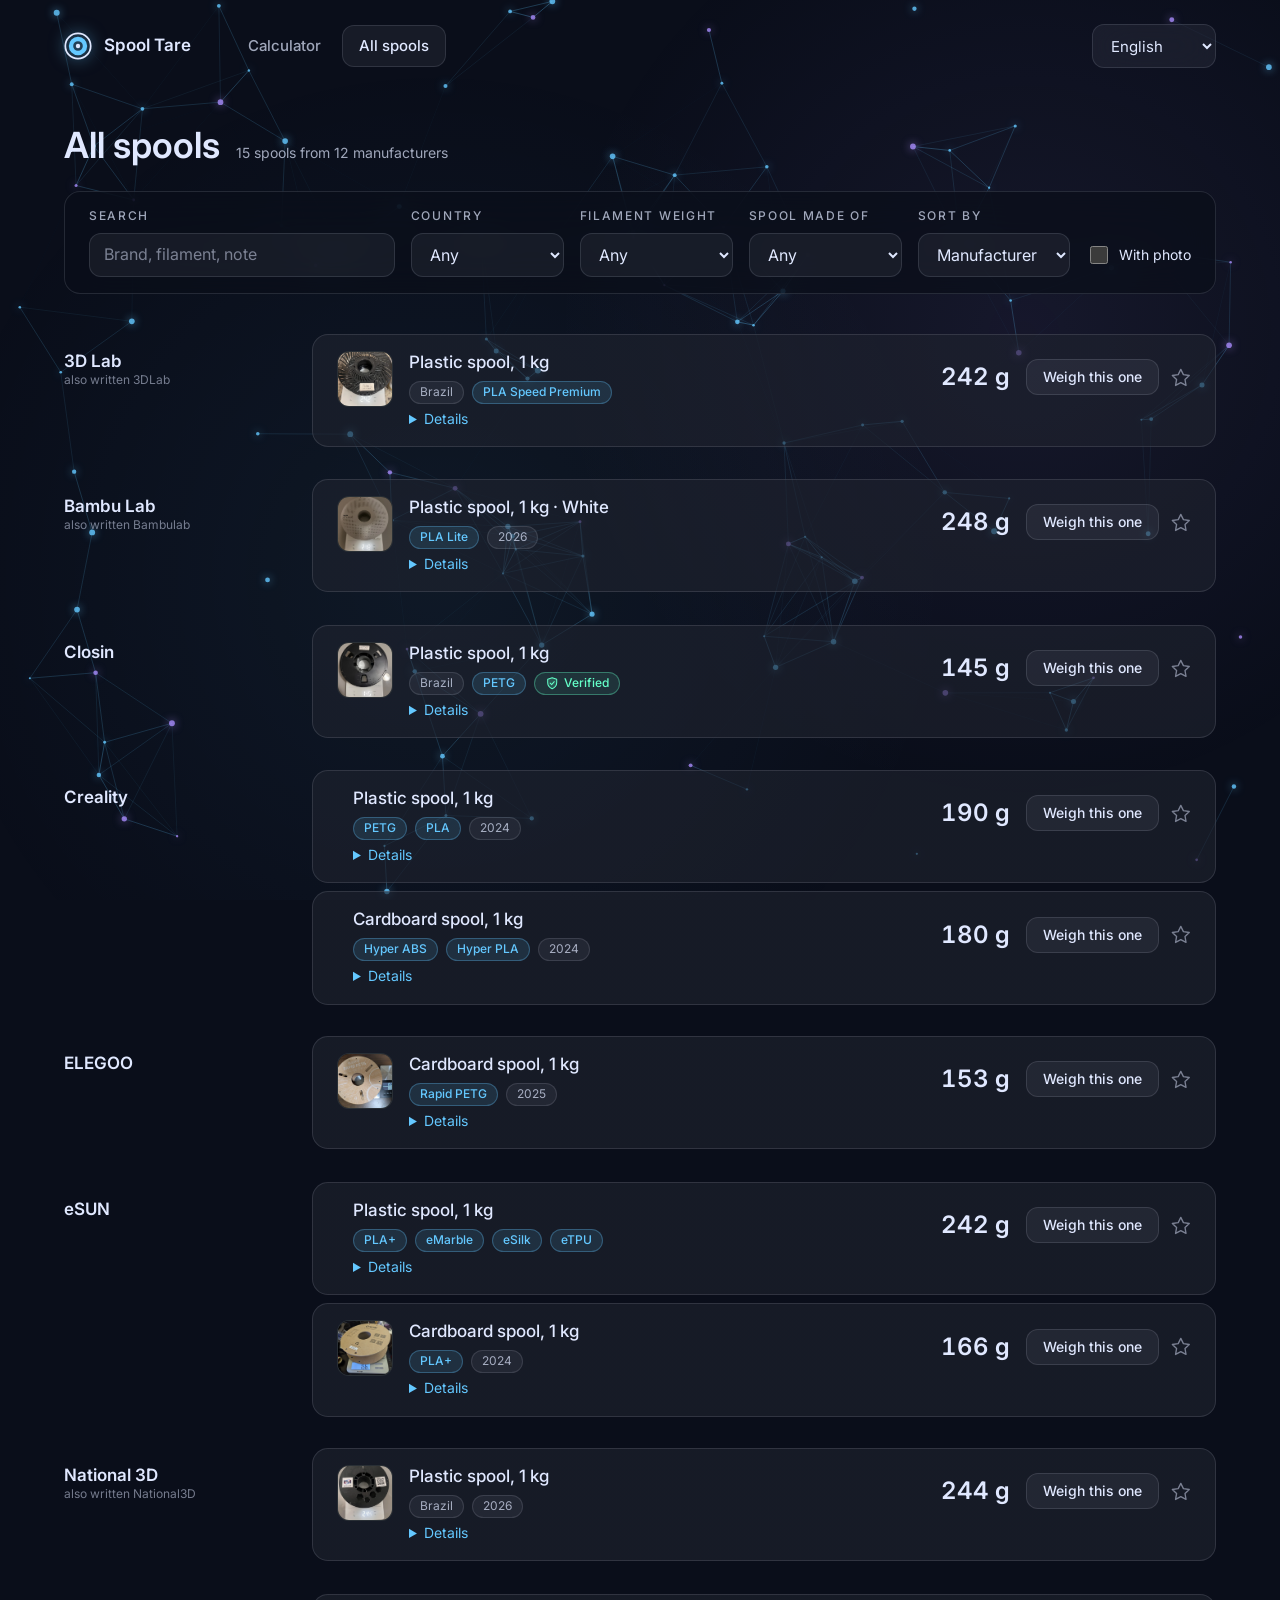
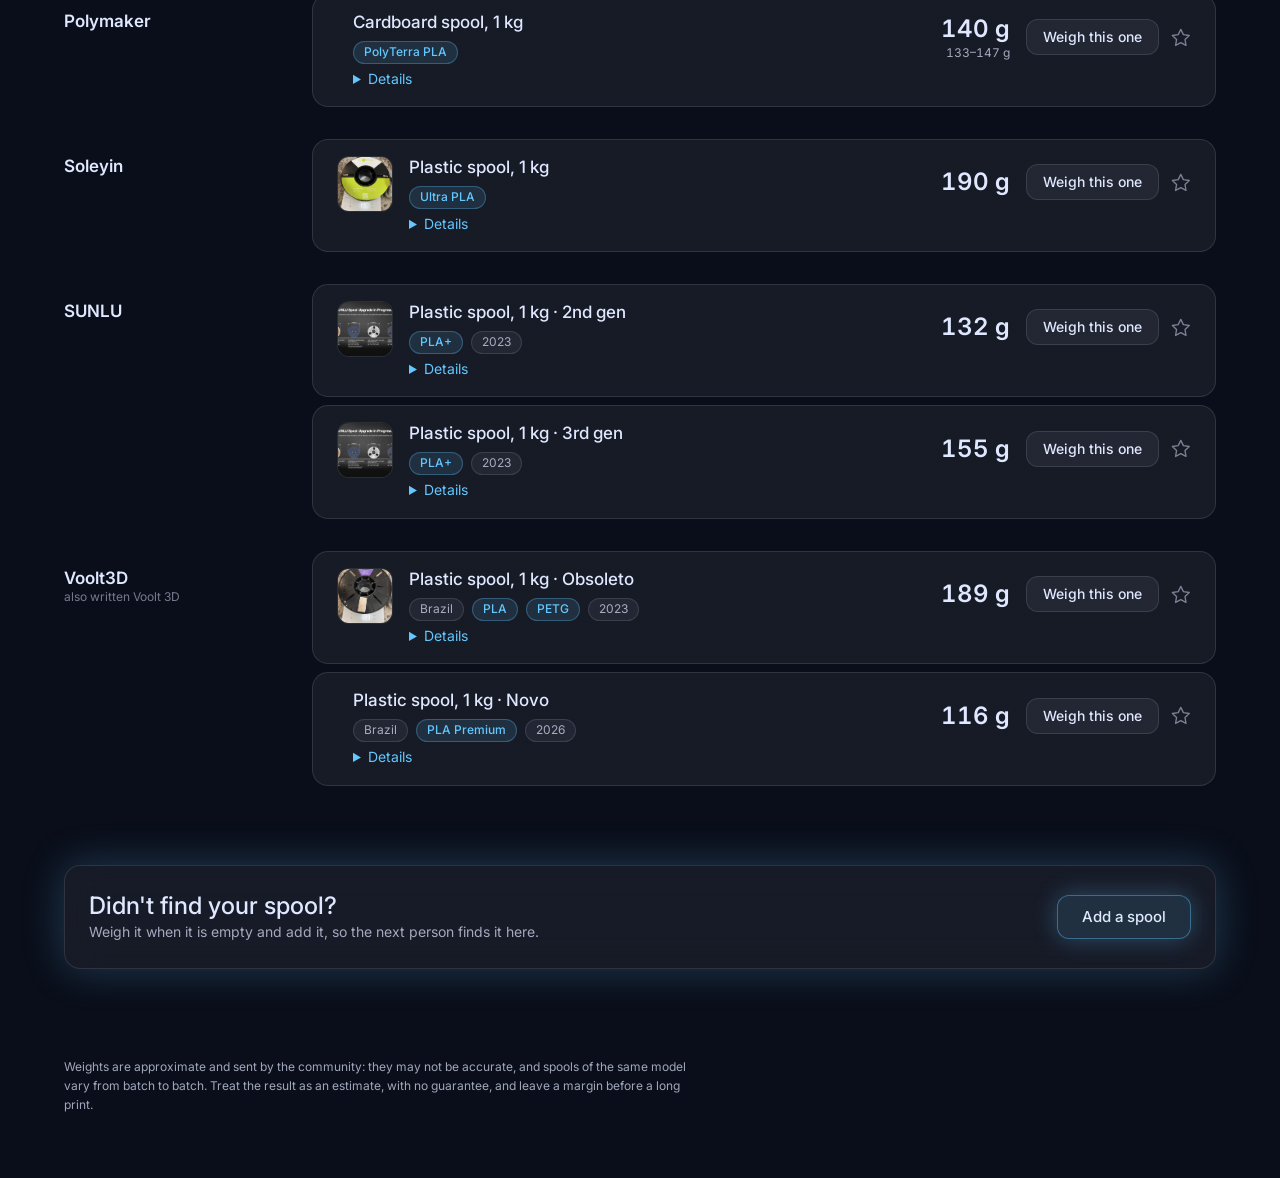
==== spools.html @ 849b4fb5 "Spool Tare, first version A static site that tells how much filament is left on a spool: pick the sp" ====
<!doctype html>
<html lang="en">
<head>
  <meta charset="utf-8">
  <meta name="viewport" content="width=device-width, initial-scale=1">
  <title>All spools — Spool Tare</title>
  <meta name="description" content="Empty weights of 3D printer filament spools, by manufacturer, with filters and photos.">
  <!-- Set content to "owner/repository" if the site is not served from <owner>.github.io. -->
  <meta name="github-repo" content="">
  <meta name="theme-color" content="#0a0e1a">
  <link rel="icon" href="assets/icon.svg" type="image/svg+xml">
  <link rel="preconnect" href="https://fonts.googleapis.com">
  <link rel="preconnect" href="https://fonts.gstatic.com" crossorigin>
  <link href="https://fonts.googleapis.com/css2?family=Inter:wght@400;500;600&display=swap" rel="stylesheet">
  <link rel="stylesheet" href="assets/style.css">
  <script type="module" src="assets/app.js"></script>
  <script type="module" src="assets/particles.js"></script>
</head>
<body>
  <div id="nebula" aria-hidden="true"></div>
  <canvas id="particles" aria-hidden="true"></canvas>

  <header class="top">
    <a class="brand" href="./">
      <svg viewBox="0 0 32 32" width="28" height="28" aria-hidden="true">
        <circle cx="16" cy="16" r="14.5" fill="none" stroke="currentColor" stroke-width="2"/>
        <circle cx="16" cy="16" r="8" fill="none" stroke="var(--blue)" stroke-width="5"/>
        <circle cx="16" cy="16" r="2.5" fill="currentColor"/>
      </svg>
      <span>Spool Tare</span>
    </a>
    <nav class="nav" data-i18n-aria="nav.label" aria-label="Pages">
      <a href="./" data-i18n="nav.home">Calculator</a>
      <a href="spools.html" aria-current="page" data-i18n="nav.catalog">All spools</a>
    </nav>
    <div class="top-actions">
      <label class="lang">
        <span class="sr-only" data-i18n="lang.label">Language</span>
        <select id="lang"></select>
      </label>
    </div>
  </header>

  <main>
    <section class="catalog" aria-labelledby="catalog-title">
      <div class="catalog-head">
        <h1 id="catalog-title" data-i18n="catalog.title">All spools</h1>
        <p id="catalog-count" class="muted"></p>
      </div>

      <form class="filters" id="filters" role="search">
        <div class="field grow">
          <label for="q" data-i18n="filter.search">Search</label>
          <input id="q" type="search" data-i18n-placeholder="filter.search.placeholder" placeholder="Brand, product, note">
        </div>
        <div class="field">
          <label for="f-country" data-i18n="filter.country">Country</label>
          <select id="f-country"></select>
        </div>
        <div class="field">
          <label for="f-size" data-i18n="filter.size">Filament weight</label>
          <select id="f-size"></select>
        </div>
        <div class="field">
          <label for="f-body" data-i18n="filter.body">Spool made of</label>
          <select id="f-body"></select>
        </div>
        <div class="field">
          <label for="f-sort" data-i18n="filter.sort">Sort by</label>
          <select id="f-sort">
            <option value="maker" data-i18n="sort.maker">Manufacturer</option>
            <option value="light" data-i18n="sort.light">Lightest first</option>
            <option value="heavy" data-i18n="sort.heavy">Heaviest first</option>
          </select>
        </div>
        <label class="check"><input id="f-photo" type="checkbox"> <span data-i18n="filter.photo">With photo</span></label>
      </form>

      <div id="list"></div>

      <aside class="glass cta">
        <div>
          <h2 data-i18n="cta.title">Didn't find your spool?</h2>
          <p class="muted" data-i18n="cta.text">Weigh it when it is empty and add it, so the next person finds it here.</p>
        </div>
        <button class="btn btn-primary" id="open-contribute" type="button" data-i18n="contribute.open">Add a spool</button>
      </aside>
    </section>
  </main>

  <footer class="foot">
    <p class="disclaimer" data-i18n="disclaimer.full">Weights are approximate and sent by the community: they may not be accurate, and spools of the same model vary from batch to batch. Treat the result as an estimate, with no guarantee, and leave a margin before a long print.</p>
  </footer>

  <dialog id="contribute" aria-labelledby="contribute-title">
    <form id="contribute-form" method="dialog">
      <h2 id="contribute-title" data-i18n="contribute.title">Add a spool you weighed</h2>
      <p class="muted" data-i18n="contribute.lead">Fill this in, then finish on GitHub, where you can attach a photo. You need a free GitHub account.</p>

      <div class="field">
        <label for="c-maker" data-i18n="field.manufacturer">Manufacturer</label>
        <input id="c-maker" list="makers" required autocomplete="off">
        <datalist id="makers"></datalist>
        <p class="hint" id="c-maker-hint"></p>
      </div>
      <div class="field">
        <label for="c-country" data-i18n="field.country">Country where it is sold</label>
        <select id="c-country"></select>
      </div>
      <div class="row">
        <div class="field">
          <label for="c-body" data-i18n="field.body">Spool made of</label>
          <select id="c-body"></select>
        </div>
        <div class="field">
          <label for="c-filament" data-i18n="field.filament">Filament weight when new</label>
          <input id="c-filament" placeholder="1 kg">
        </div>
      </div>
      <div class="row">
        <div class="field">
          <label for="c-weight" data-i18n="field.weight">Empty spool weight</label>
          <div class="with-unit"><input id="c-weight" type="number" inputmode="decimal" min="5" max="5000" step="0.1" required><span aria-hidden="true">g</span></div>
        </div>
        <div class="field">
          <label for="c-variant" data-i18n="field.variant">Spool variant</label>
          <input id="c-variant" maxlength="60" data-i18n-placeholder="field.variant.placeholder" placeholder="Reusable, 3rd generation, transparent…">
        </div>
      </div>
      <div class="row row-3">
        <div class="field">
          <label for="c-outer" data-i18n="field.outer">Outer diameter</label>
          <div class="with-unit"><input id="c-outer" type="number" inputmode="decimal" min="5" max="500" step="0.1"><span aria-hidden="true">mm</span></div>
        </div>
        <div class="field">
          <label for="c-width" data-i18n="field.width">Width</label>
          <div class="with-unit"><input id="c-width" type="number" inputmode="decimal" min="5" max="500" step="0.1"><span aria-hidden="true">mm</span></div>
        </div>
        <div class="field">
          <label for="c-hole" data-i18n="field.hole">Hole diameter</label>
          <div class="with-unit"><input id="c-hole" type="number" inputmode="decimal" min="5" max="500" step="0.1"><span aria-hidden="true">mm</span></div>
        </div>
      </div>
      <div class="row">
        <div class="field">
          <label for="c-filaments" data-i18n="field.filaments">Filaments sold on this spool</label>
          <input id="c-filaments" placeholder="PLA+, PETG, eSilk">
        </div>
        <div class="field">
          <label for="c-year" data-i18n="field.year">Year bought</label>
          <input id="c-year" type="number" inputmode="numeric" min="2000" max="2100" step="1">
        </div>
      </div>
      <div class="row">
        <div class="field">
          <label for="c-source" data-i18n="field.source">Where the weight comes from</label>
          <select id="c-source">
            <option value="I weighed it myself" data-i18n="source.opt.measured">I weighed it myself</option>
            <option value="Manufacturer's website or datasheet" data-i18n="source.opt.manufacturer">Manufacturer's website or datasheet</option>
            <option value="Other source" data-i18n="source.opt.other">Other source</option>
          </select>
        </div>
        <div class="field">
          <label for="c-source-url" data-i18n="field.sourceurl">Link to the source</label>
          <input id="c-source-url" type="url" placeholder="https://">
        </div>
      </div>
      <div class="field">
        <label for="c-comment" data-i18n="field.comment">Notes</label>
        <textarea id="c-comment" rows="2" maxlength="500" data-i18n-placeholder="field.comment.placeholder" placeholder="Outer diameter, width, core diameter…"></textarea>
      </div>
      <p class="hint" id="c-error" role="alert"></p>
      <div class="dialog-actions">
        <button class="btn" type="button" id="contribute-cancel" data-i18n="contribute.cancel">Cancel</button>
        <button class="btn btn-primary" type="submit" data-i18n="contribute.submit">Continue on GitHub</button>
      </div>
    </form>
  </dialog>

</body>
</html>
---- assets/style.css ----
/* "Particle System" theme: blue-black ground, cool accents, content on glass, glow instead of shadow. */
:root {
  --ground: #0a0e1a;
  --bed: #0f1419;
  --mist: #e0e8ff;
  --mist-70: rgb(224 232 255 / 0.7);
  --mist-50: rgb(224 232 255 / 0.5);
  --blue: #64c8ff;
  --teal: #64ffc8;
  --violet: #a78bfa;

  --glass: rgb(224 232 255 / 0.06);
  --glass-raised: rgb(224 232 255 / 0.1);
  --hairline: rgb(224 232 255 / 0.12);
  --overlay: rgb(15 20 25 / 0.88);
  --glow: 0 0 40px rgb(100 200 255 / 0.25);
  --glow-strong: 0 0 60px rgb(100 200 255 / 0.4);
  --blur: blur(20px);

  --radius-card: 16px;
  --radius-control: 12px;
  --font: "Inter", ui-sans-serif, system-ui, -apple-system, "Segoe UI", Roboto, sans-serif;
  color-scheme: dark;
}

* { box-sizing: border-box; }
html { background: var(--ground); }
body {
  margin: 0;
  color: var(--mist);
  font: 400 0.875rem/1.6 var(--font);
}
h1, h2, h3, p { margin: 0; }
.muted { color: var(--mist-70); }
.sr-only { position: absolute; width: 1px; height: 1px; overflow: hidden; clip-path: inset(50%); white-space: nowrap; }
:focus-visible { outline: 2px solid var(--teal); outline-offset: 2px; }

/* Background layers: nebula, then particles, then the page. */
#nebula, #particles { position: fixed; inset: 0; width: 100%; height: 100%; pointer-events: none; z-index: 0; }
#nebula {
  background:
    radial-gradient(42rem 42rem at var(--violet-x, 75%) var(--violet-y, 20%), rgb(167 139 250 / 0.08), transparent 70%),
    radial-gradient(46rem 46rem at var(--blue-x, 20%) var(--blue-y, 70%), rgb(100 200 255 / 0.06), transparent 70%);
}
.top, main, .foot { position: relative; z-index: 1; }

/* Glass */
.glass, .scale, .spool, .filters {
  background: var(--glass);
  border: 1px solid var(--hairline);
  border-radius: var(--radius-card);
}
.scale, .filters { -webkit-backdrop-filter: var(--blur); backdrop-filter: var(--blur); }

/* Controls */
input, select, textarea, button { font: inherit; color: inherit; }
input:not([type="checkbox"]), select, textarea {
  width: 100%;
  min-height: 2.75rem;
  padding: 0.5rem 0.875rem;
  font-size: 1rem;
  background: var(--glass);
  border: 1px solid var(--hairline);
  border-radius: var(--radius-control);
  -webkit-backdrop-filter: var(--blur); backdrop-filter: var(--blur);
  transition: border-color 0.2s, box-shadow 0.2s;
}
input:not([type="checkbox"]):focus, select:focus, textarea:focus {
  outline: none; border-color: rgb(100 200 255 / 0.6); box-shadow: 0 0 24px rgb(100 200 255 / 0.3);
}
select option { background: var(--bed); color: var(--mist); }
::placeholder { color: var(--mist-50); }
textarea { resize: vertical; }
.field { display: grid; gap: 0.5rem; min-width: 0; border: 0; padding: 0; margin: 0; }
.field > label, .field > legend, .label {
  padding: 0;
  font-size: 0.75rem; font-weight: 500; line-height: 1.4; letter-spacing: 0.14em; text-transform: uppercase;
  color: var(--mist-70);
}
.with-unit { position: relative; }
.with-unit input { padding-right: 2.2rem; }
.with-unit span { position: absolute; right: 0.875rem; top: 50%; translate: 0 -50%; color: var(--mist-50); }
.hint { color: var(--mist-70); min-height: 1.6em; }
.hint.warn, .hint.error { color: var(--violet); }
.hint button { background: none; border: 0; padding: 0; color: var(--blue); text-decoration: underline; cursor: pointer; }

.btn {
  min-height: 2.75rem;
  padding: 0.5rem 1.5rem;
  font-size: 0.9375rem; font-weight: 500; white-space: nowrap;
  background: var(--glass);
  border: 1px solid var(--hairline);
  border-radius: var(--radius-control);
  cursor: pointer;
  transition: background-color 0.2s, box-shadow 0.2s, color 0.2s, border-color 0.2s;
}
.btn:hover { background: var(--glass-raised); color: #fff; }
.btn-primary {
  background: rgb(100 200 255 / 0.12);
  border-color: rgb(100 200 255 / 0.4);
  box-shadow: 0 0 24px rgb(100 200 255 / 0.3);
}
.btn-primary:hover { background: rgb(100 200 255 / 0.2); box-shadow: 0 0 40px rgb(100 200 255 / 0.3); }
.btn-small { min-height: 2.25rem; padding: 0.25rem 1rem; font-size: 0.875rem; }

/* Header */
.top {
  display: flex; align-items: center; justify-content: space-between; gap: 1rem;
  max-width: 1200px; margin: 0 auto; padding: 1.5rem;
}
.brand { display: flex; align-items: center; gap: 0.75rem; color: inherit; text-decoration: none; font-size: 1.0625rem; font-weight: 600; }
.brand svg { filter: drop-shadow(0 0 8px rgb(100 200 255 / 0.6)); }
.top-actions { display: flex; align-items: center; gap: 0.75rem; }
.nav { display: flex; gap: 0.25rem; margin-right: auto; margin-left: 1.5rem; }
.nav a {
  padding: 0.5rem 1rem; border: 1px solid transparent; border-radius: var(--radius-control);
  color: var(--mist-70); text-decoration: none; font-size: 0.9375rem; font-weight: 500;
  transition: color 0.2s, background-color 0.2s;
}
.nav a:hover { color: #fff; background: var(--glass); }
.nav a[aria-current="page"] { color: var(--mist); background: var(--glass); border-color: var(--hairline); }
.hint a { color: var(--blue); }
.lang select { width: auto; font-size: 0.9375rem; }

main { max-width: 1200px; margin: 0 auto; padding: 0 1.5rem 4rem; }

/* Hero: the scale */
.hero {
  display: grid; grid-template-columns: minmax(0, 1fr) minmax(0, 1fr); gap: 4rem; align-items: center;
  padding: 3rem 0 7rem;
}
.hero-form { display: grid; gap: 1.5rem; }
.hero h1 { font-size: clamp(2.25rem, 4.4vw, 3rem); font-weight: 600; line-height: 1.1; letter-spacing: -0.02em; text-wrap: balance; }
.lead { font-size: 1.0625rem; line-height: 1.55; color: var(--mist-70); max-width: 34rem; }
.reading { max-width: 13rem; }
.reading input { font-size: 1.5rem; font-weight: 600; font-variant-numeric: tabular-nums; min-height: 3.5rem; }

.favorites h2 {
  margin-bottom: 0.5rem;
  font-size: 0.75rem; font-weight: 500; line-height: 1.4; letter-spacing: 0.14em; text-transform: uppercase; color: var(--mist-70);
}
.favorites ul { list-style: none; margin: 0; padding: 0; display: flex; flex-wrap: wrap; gap: 0.5rem; }
.fav {
  display: flex; align-items: baseline; gap: 0.6rem; max-width: 100%;
  min-height: 2.75rem; padding: 0.4rem 1rem; text-align: left; font-size: 0.9375rem;
  background: var(--glass); border: 1px solid var(--hairline); border-radius: 999px; cursor: pointer;
  -webkit-backdrop-filter: var(--blur); backdrop-filter: var(--blur);
  transition: background-color 0.2s, box-shadow 0.2s, border-color 0.2s;
}
.fav:hover { background: var(--glass-raised); }
.fav[aria-pressed="true"] { background: rgb(100 255 200 / 0.12); border-color: rgb(100 255 200 / 0.5); box-shadow: 0 0 24px rgb(100 255 200 / 0.25); }
.fav .w { font-size: 0.8125rem; font-variant-numeric: tabular-nums; color: var(--mist-70); white-space: nowrap; }

.icon-btn {
  display: inline-grid; place-items: center; width: 2.25rem; height: 2.25rem; padding: 0;
  background: none; border: 0; border-radius: var(--radius-control); color: var(--mist-50); cursor: pointer; vertical-align: middle;
  transition: color 0.2s;
}
.icon-btn svg { width: 1.35rem; height: 1.35rem; fill: none; stroke: currentColor; stroke-width: 1.5; stroke-linejoin: round; stroke-linecap: round; }
.icon-btn:not(:disabled):hover { color: var(--mist); }
.star[aria-pressed="true"] { color: var(--violet); }
.star[aria-pressed="true"] svg { fill: currentColor; filter: drop-shadow(0 0 6px rgb(167 139 250 / 0.7)); }

.combo { position: relative; }
.pick-row { display: flex; gap: 0.5rem; }
#pick-fav { display: flex; gap: 0.5rem; }
.pick-row .icon-btn {
  flex: none; width: 2.75rem; height: 2.75rem;
  background: var(--glass); border: 1px solid var(--hairline);
  -webkit-backdrop-filter: var(--blur); backdrop-filter: var(--blur);
}
.pick-row .icon-btn:not(:disabled):hover { background: var(--glass-raised); }
.pick-row .star[aria-pressed="true"] { border-color: rgb(167 139 250 / 0.5); box-shadow: 0 0 24px rgb(167 139 250 / 0.3); }
.icon-btn:disabled { opacity: 0.4; cursor: default; }
#pick-list {
  position: absolute; z-index: 5; top: 100%; left: 0; right: 0;
  margin: 0.5rem 0 0; padding: 0.5rem; list-style: none;
  background: var(--overlay); border: 1px solid var(--hairline); border-radius: var(--radius-card);
  -webkit-backdrop-filter: var(--blur); backdrop-filter: var(--blur);
  box-shadow: var(--glow);
  max-height: 24rem; overflow: auto;
}
#pick-list li { display: flex; align-items: center; gap: 0.75rem; padding: 0.5rem 0.75rem; border-radius: 8px; cursor: pointer; }
.pick-thumb { flex: none; width: 2.5rem; height: 2.5rem; border: 1px solid var(--hairline); border-radius: 8px; overflow: hidden; background: var(--bed); }
.pick-thumb img { width: 100%; height: 100%; object-fit: cover; display: block; }
.pick-text { flex: 1; min-width: 0; display: grid; line-height: 1.35; }
.pick-text small { font-size: 0.75rem; color: var(--mist-70); }
#pick-list li[aria-selected="true"], #pick-list li:hover { background: rgb(100 200 255 / 0.14); }
#pick-list li.none { cursor: default; color: var(--mist-70); background: none; }
#pick-list .w { font-variant-numeric: tabular-nums; color: var(--mist-70); white-space: nowrap; }

.scale {
  display: grid; grid-template-columns: 11rem minmax(0, 1fr); gap: 2rem; align-items: center;
  padding: 2rem;
  box-shadow: var(--glow);
  transition: box-shadow 0.2s;
}
.scale:hover { box-shadow: var(--glow-strong); }
.gauge-wrap { position: relative; display: grid; place-items: center; }
.gauge { width: 100%; height: auto; overflow: visible; }
.gauge-flange { fill: none; stroke: var(--hairline); stroke-width: 2; }
.gauge-filament { fill: rgb(100 200 255 / 0.85); filter: drop-shadow(0 0 10px rgb(100 200 255 / 0.6)); transition: r 0.5s cubic-bezier(0.2, 0.8, 0.2, 1); }
.gauge-core { fill: var(--ground); stroke: var(--hairline); stroke-width: 2; }
.gauge-hole { fill: var(--glass-raised); }
.pulse {
  position: absolute; left: 50%; top: 50%; width: 16px; height: 16px; translate: -50% -50%;
  border: 1px solid var(--teal); border-radius: 999px; pointer-events: none;
  animation: pulse 1.2s ease-out forwards;
}
@keyframes pulse { to { width: 96px; height: 96px; opacity: 0; } }
.scale-spool { color: var(--mist-70); }
.scale-main { font-size: clamp(1.5rem, 3vw, 2.25rem); font-weight: 600; line-height: 1.2; font-variant-numeric: tabular-nums; margin: 0.5rem 0; text-wrap: balance; }
.scale-main.quiet { font-size: 1.0625rem; font-weight: 400; line-height: 1.55; color: var(--mist-70); }
.scale-sub { color: var(--mist-70); }
.scale-note { margin-top: 0.75rem; padding-top: 0.75rem; border-top: 1px solid var(--hairline); font-size: 0.75rem; color: var(--mist-50); }

/* Catalogue */
.catalog-head { display: flex; align-items: baseline; gap: 1rem; flex-wrap: wrap; margin-bottom: 1.5rem; }
.catalog { padding-top: 2rem; }
.catalog h1 { font-size: clamp(1.75rem, 3.4vw, 2.25rem); font-weight: 600; line-height: 1.2; }

.filters {
  position: sticky; top: 0.75rem; z-index: 3;
  display: grid; grid-template-columns: minmax(12rem, 2fr) repeat(4, minmax(7rem, 1fr)) auto; gap: 1rem; align-items: end;
  padding: 1rem 1.5rem; margin-bottom: 1.5rem;
  background: rgb(10 14 26 / 0.72);
}
.filters input:not([type="checkbox"]), .filters select { -webkit-backdrop-filter: none; backdrop-filter: none; }
.check { display: flex; align-items: center; gap: 0.5rem; min-height: 2.75rem; white-space: nowrap; }
.check input { width: 1.1rem; height: 1.1rem; accent-color: var(--blue); }

.maker { display: grid; grid-template-columns: 14rem minmax(0, 1fr); gap: 1.5rem; padding: 1rem 0; content-visibility: auto; contain-intrinsic-size: auto 8rem; }
.maker h3 { font-size: 1.0625rem; font-weight: 600; line-height: 1.3; position: sticky; top: 7.5rem; align-self: start; padding-top: 1rem; overflow-wrap: anywhere; }
.maker h3 small { display: block; font-size: 0.75rem; font-weight: 400; line-height: 1.4; color: var(--mist-50); }
.spools { list-style: none; margin: 0; padding: 0; display: grid; gap: 0.5rem; }
.spool {
  display: grid; grid-template-columns: auto minmax(0, 1fr) auto auto; gap: 0.25rem 1rem; align-items: center;
  padding: 1rem 1rem 1rem 1.5rem;
  /* Glass over a dimmed ground instead of a blur: hundreds of blurred rows would be too heavy. */
  background: linear-gradient(var(--glass), var(--glass)), rgb(10 14 26 / 0.6);
  transition: box-shadow 0.2s, border-color 0.2s;
}
.spool:hover { box-shadow: var(--glow); }
.spool.selected { border-color: rgb(100 255 200 / 0.5); box-shadow: 0 0 40px rgb(100 255 200 / 0.2); }
.spool-thumb { grid-row: span 2; align-self: start; width: 3.5rem; height: 3.5rem; padding: 0; border: 1px solid var(--hairline); border-radius: var(--radius-control); overflow: hidden; cursor: zoom-in; background: var(--bed); }
.spool-thumb img { width: 100%; height: 100%; object-fit: cover; display: block; }
.spool-info { grid-column: 2; min-width: 0; }
.spool-name { font-size: 1.0625rem; font-weight: 500; line-height: 1.3; overflow-wrap: anywhere; }
.spool-name .by { font-weight: 400; color: var(--mist-70); }
.tags { display: flex; flex-wrap: wrap; gap: 0.5rem; margin-top: 0.5rem; }
.tag { font-size: 0.75rem; line-height: 1.4; padding: 0.125rem 0.625rem; border-radius: 999px; background: var(--glass); border: 1px solid var(--hairline); color: var(--mist-70); }
.tag.filament { background: rgb(100 200 255 / 0.12); border-color: rgb(100 200 255 / 0.3); color: var(--blue); font-weight: 500; }
.tag.verified { display: inline-flex; align-items: center; gap: 0.3rem; background: rgb(100 255 200 / 0.1); border-color: rgb(100 255 200 / 0.35); color: var(--teal); font-weight: 500; }
.verified-badge { display: inline-block; margin-left: 0.4rem; vertical-align: -0.2em; line-height: 0; color: var(--teal); }
.verified-badge svg, .tag.verified svg {
  width: 1.2em; height: 1.2em; fill: rgb(100 255 200 / 0.18); stroke: currentColor; stroke-width: 1.7; stroke-linejoin: round; stroke-linecap: round;
}
.verified-badge svg { filter: drop-shadow(0 0 5px rgb(100 255 200 / 0.55)); }
.verified-badge path + path, .tag.verified path + path { fill: none; }
.spool-weight { font-size: 1.5rem; font-weight: 600; line-height: 1.1; font-variant-numeric: tabular-nums; text-align: right; white-space: nowrap; }
.spool-weight small { display: block; margin-top: 0.25rem; font-size: 0.75rem; font-weight: 400; color: var(--mist-70); }
.spool-actions { display: flex; align-items: center; gap: 0.25rem; }
.spool-notes { grid-column: 2 / -1; color: var(--mist-70); overflow-wrap: anywhere; }
.spool-notes summary { cursor: pointer; width: fit-content; color: var(--blue); }
.spool-notes p { margin-top: 0.25rem; max-width: 70ch; }
.spool-source { font-size: 0.75rem; color: var(--mist-50); }
.spool-source a { color: inherit; }
.spool-source a:hover { color: var(--blue); }

.empty { padding: 4rem 0; text-align: center; display: grid; gap: 1.5rem; justify-items: center; }
.empty p { font-size: 1.0625rem; }
.empty div { display: flex; gap: 0.75rem; flex-wrap: wrap; justify-content: center; }

.cta {
  display: flex; align-items: center; justify-content: space-between; gap: 1.5rem; flex-wrap: wrap;
  margin-top: 4rem; padding: 1.5rem;
  -webkit-backdrop-filter: var(--blur); backdrop-filter: var(--blur);
  box-shadow: var(--glow);
}
.cta h2 { font-size: 1.5rem; font-weight: 500; line-height: 1.3; }

.foot { max-width: 1200px; margin: 0 auto; padding: 1.5rem 1.5rem 4rem; color: var(--mist-50); font-size: 0.75rem; }
.foot .disclaimer { max-width: 80ch; color: var(--mist-70); }

/* Dialogs */
dialog {
  width: min(36rem, calc(100vw - 2rem)); max-height: calc(100dvh - 2rem);
  padding: 1.5rem; border: 1px solid var(--hairline); border-radius: var(--radius-card);
  background: var(--overlay); color: var(--mist);
  -webkit-backdrop-filter: var(--blur); backdrop-filter: var(--blur);
  box-shadow: var(--glow-strong);
}
dialog::backdrop { background: rgb(10 14 26 / 0.7); }
dialog input:not([type="checkbox"]), dialog select, dialog textarea { -webkit-backdrop-filter: none; backdrop-filter: none; }
#contribute-form { display: grid; gap: 1rem; }
dialog h2 { font-size: 1.5rem; font-weight: 600; line-height: 1.3; }
.row { display: grid; grid-template-columns: 1fr 1fr; gap: 1rem; }
.row-3 { grid-template-columns: repeat(3, 1fr); }
.with-unit:has(span:only-of-type) input { padding-right: 3rem; }
.chips { display: flex; flex-wrap: wrap; gap: 0.5rem; }
.chips label { position: relative; }
.chips input { position: absolute; opacity: 0; inset: 0; }
.chips span { display: block; padding: 0.4rem 1rem; border: 1px solid var(--hairline); border-radius: 999px; background: var(--glass); cursor: pointer; transition: background-color 0.2s, border-color 0.2s; }
.chips input:checked + span { background: rgb(100 200 255 / 0.16); border-color: rgb(100 200 255 / 0.5); color: #fff; }
.chips input:focus-visible + span { outline: 2px solid var(--teal); outline-offset: 2px; }
.dialog-actions { display: flex; justify-content: flex-end; gap: 0.75rem; }
.spool-card { padding: 0; }
.spool-card:has(.has-photo) { width: min(56rem, calc(100vw - 2rem)); }
.card-body { display: grid; gap: 1rem 1.5rem; padding: 1.5rem; }
.card-body.has-photo { grid-template-columns: minmax(0, 1.2fr) minmax(0, 1fr); }
.card-head { grid-column: 1 / -1; display: flex; align-items: start; justify-content: space-between; gap: 1rem; }
.card-photo { display: block; width: 100%; max-height: 70dvh; object-fit: contain; border-radius: var(--radius-control); background: var(--bed); }
.card-info { display: grid; gap: 0.75rem; align-content: start; justify-items: start; min-width: 0; overflow-wrap: anywhere; }
.card-info .spool-weight { text-align: left; white-space: normal; }
.card-info .tags { margin-top: 0; }

@media (prefers-reduced-motion: reduce) {
  .gauge-filament { transition: none; }
  .pulse { display: none; }
}

@media (max-width: 60rem) {
  .hero { grid-template-columns: 1fr; gap: 2rem; padding: 1.5rem 0 4rem; }
  .filters { grid-template-columns: 1fr 1fr; position: static; padding: 1rem; }
  .filters .grow { grid-column: 1 / -1; }
  .maker { grid-template-columns: 1fr; gap: 0.5rem; }
  .maker h3 { position: static; }
}
@media (max-width: 34rem) {
  .top { padding: 1rem; gap: 0.5rem; }
  .nav { margin-left: 0; }
  .nav a { padding: 0.5rem 0.625rem; }
  .brand span { display: none; }
  .btn { padding-inline: 1rem; }
  main { padding: 0 1rem 2rem; }
  .scale { grid-template-columns: 6rem minmax(0, 1fr); gap: 1rem; padding: 1.25rem; }
  .spool { grid-template-columns: auto minmax(0, 1fr) auto; padding: 1rem; }
  .spool-actions { grid-column: 2 / -1; justify-self: start; }
  .row { grid-template-columns: 1fr; }
  .card-body.has-photo { grid-template-columns: 1fr; }
  .card-photo { max-height: 45dvh; }
}
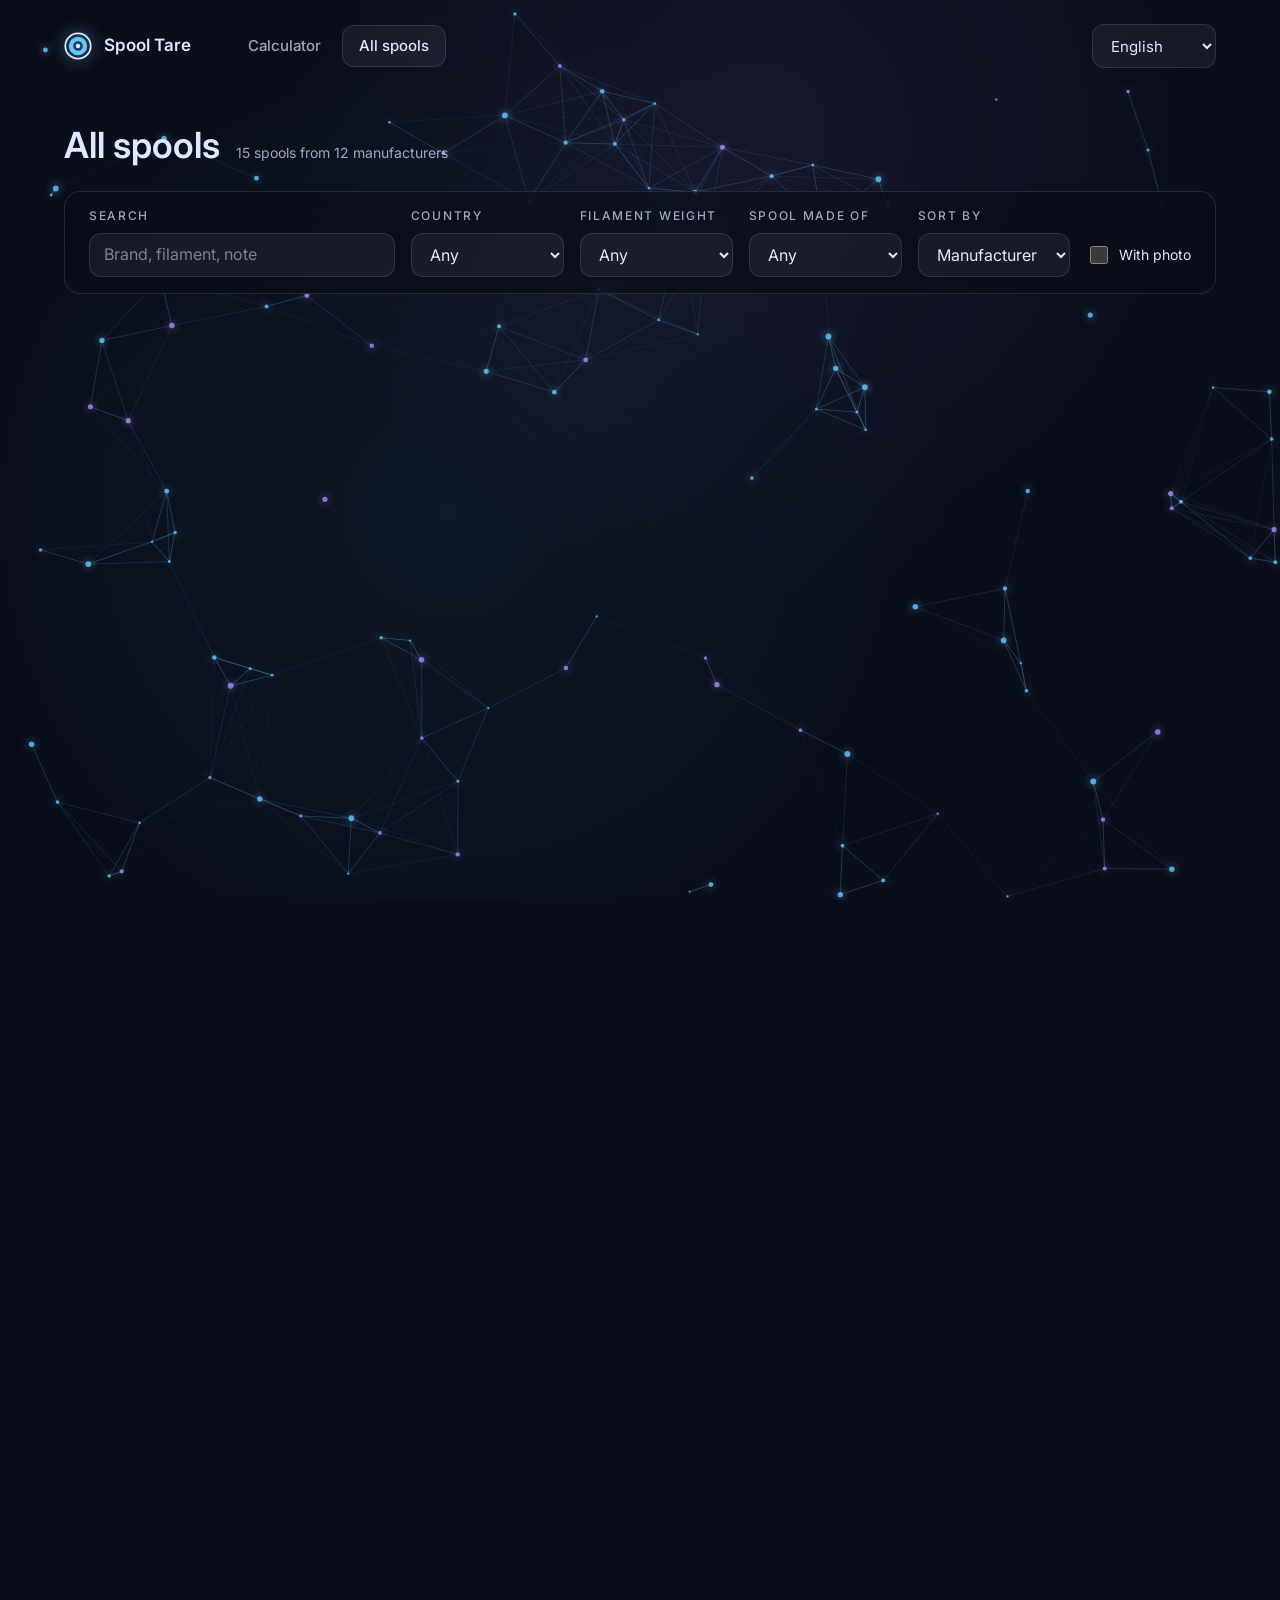
==== commit c6f37545: "Add a Ko-fi donation link The repository gets a Sponsor button through .github/FUNDING.yml, and both" ====
--- a/spools.html
+++ b/spools.html
@@ -90,6 +90,7 @@
 
   <footer class="foot">
     <p class="disclaimer" data-i18n="disclaimer.full">Weights are approximate and sent by the community: they may not be accurate, and spools of the same model vary from batch to batch. Treat the result as an estimate, with no guarantee, and leave a margin before a long print.</p>
+    <p><a href="https://ko-fi.com/ralexsander" target="_blank" rel="noopener" data-i18n="footer.support">Support the project on Ko-fi</a></p>
   </footer>
 
   <dialog id="contribute" aria-labelledby="contribute-title">
--- a/assets/style.css
+++ b/assets/style.css
@@ -281,6 +281,8 @@
 
 .foot { max-width: 1200px; margin: 0 auto; padding: 1.5rem 1.5rem 4rem; color: var(--mist-50); font-size: 0.75rem; }
 .foot .disclaimer { max-width: 80ch; color: var(--mist-70); }
+.foot p + p { margin-top: 0.5rem; }
+.foot a { color: var(--blue); }
 
 /* Dialogs */
 dialog {
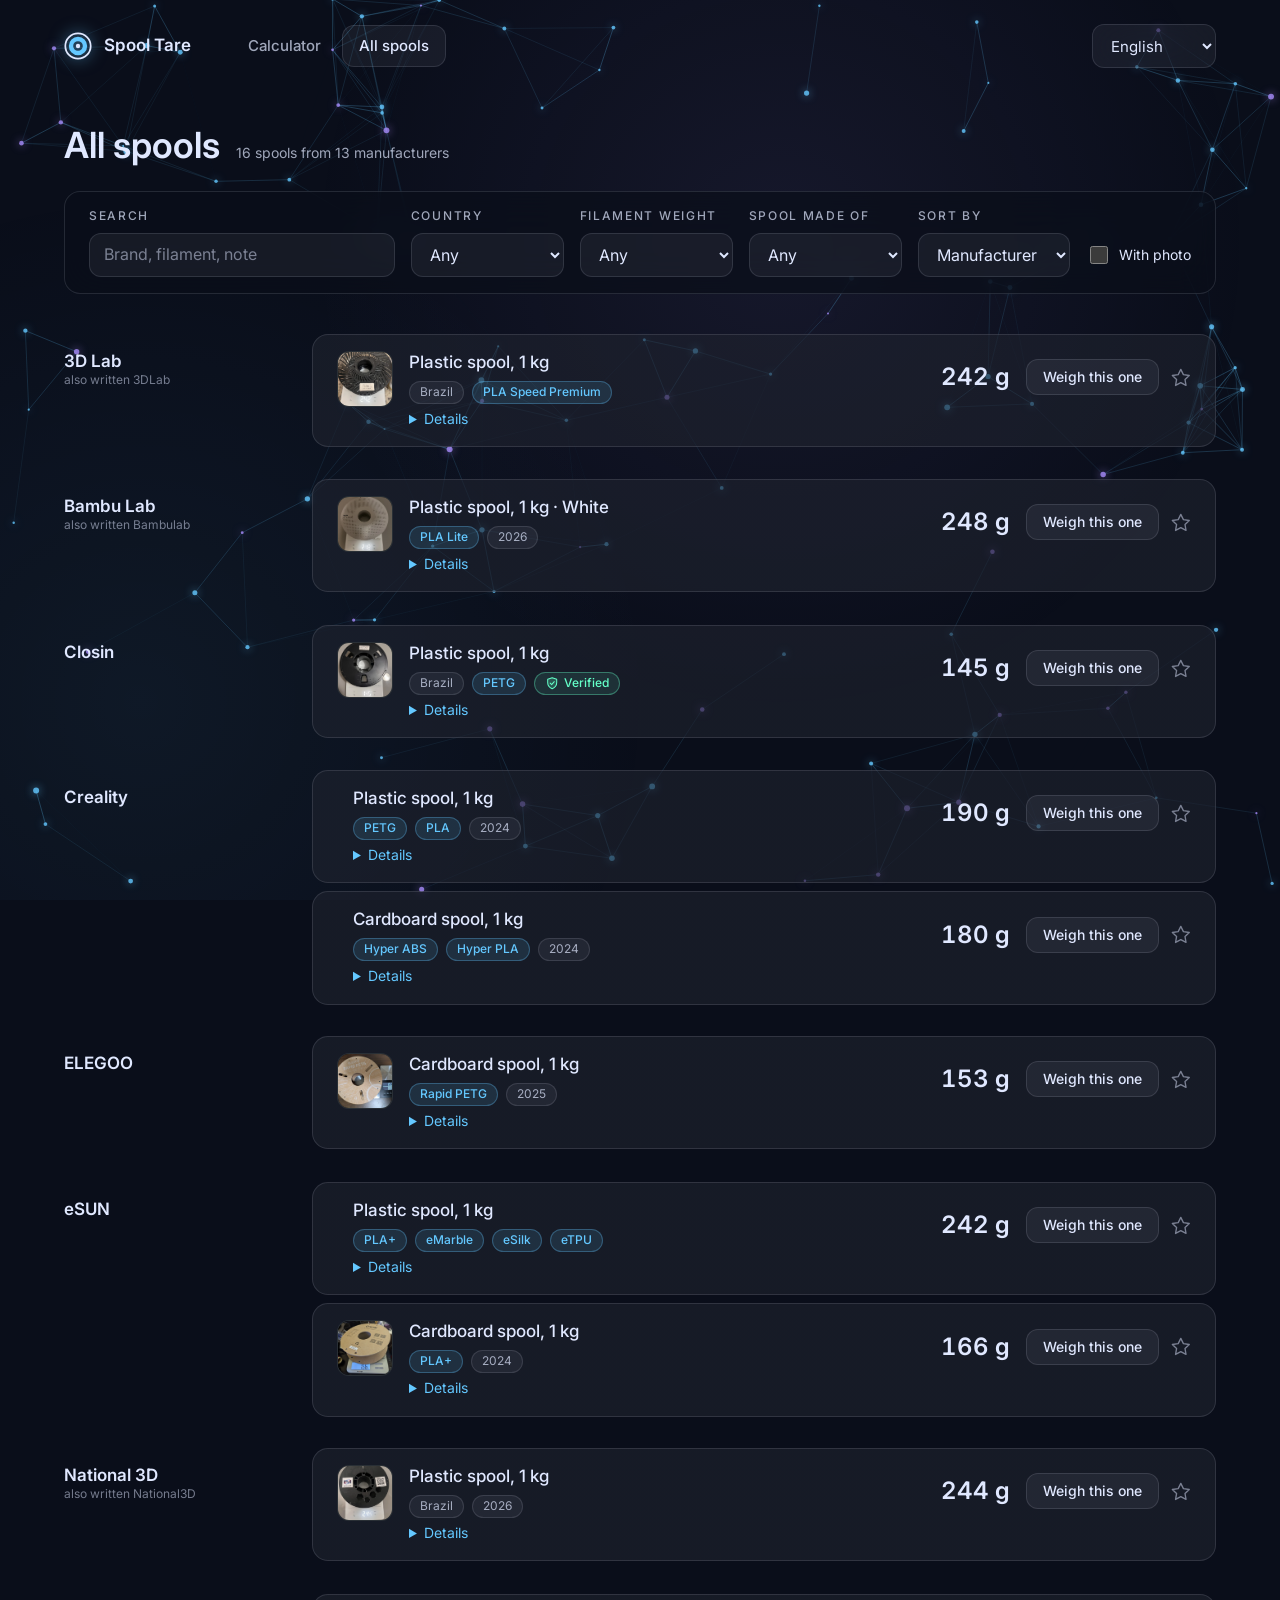
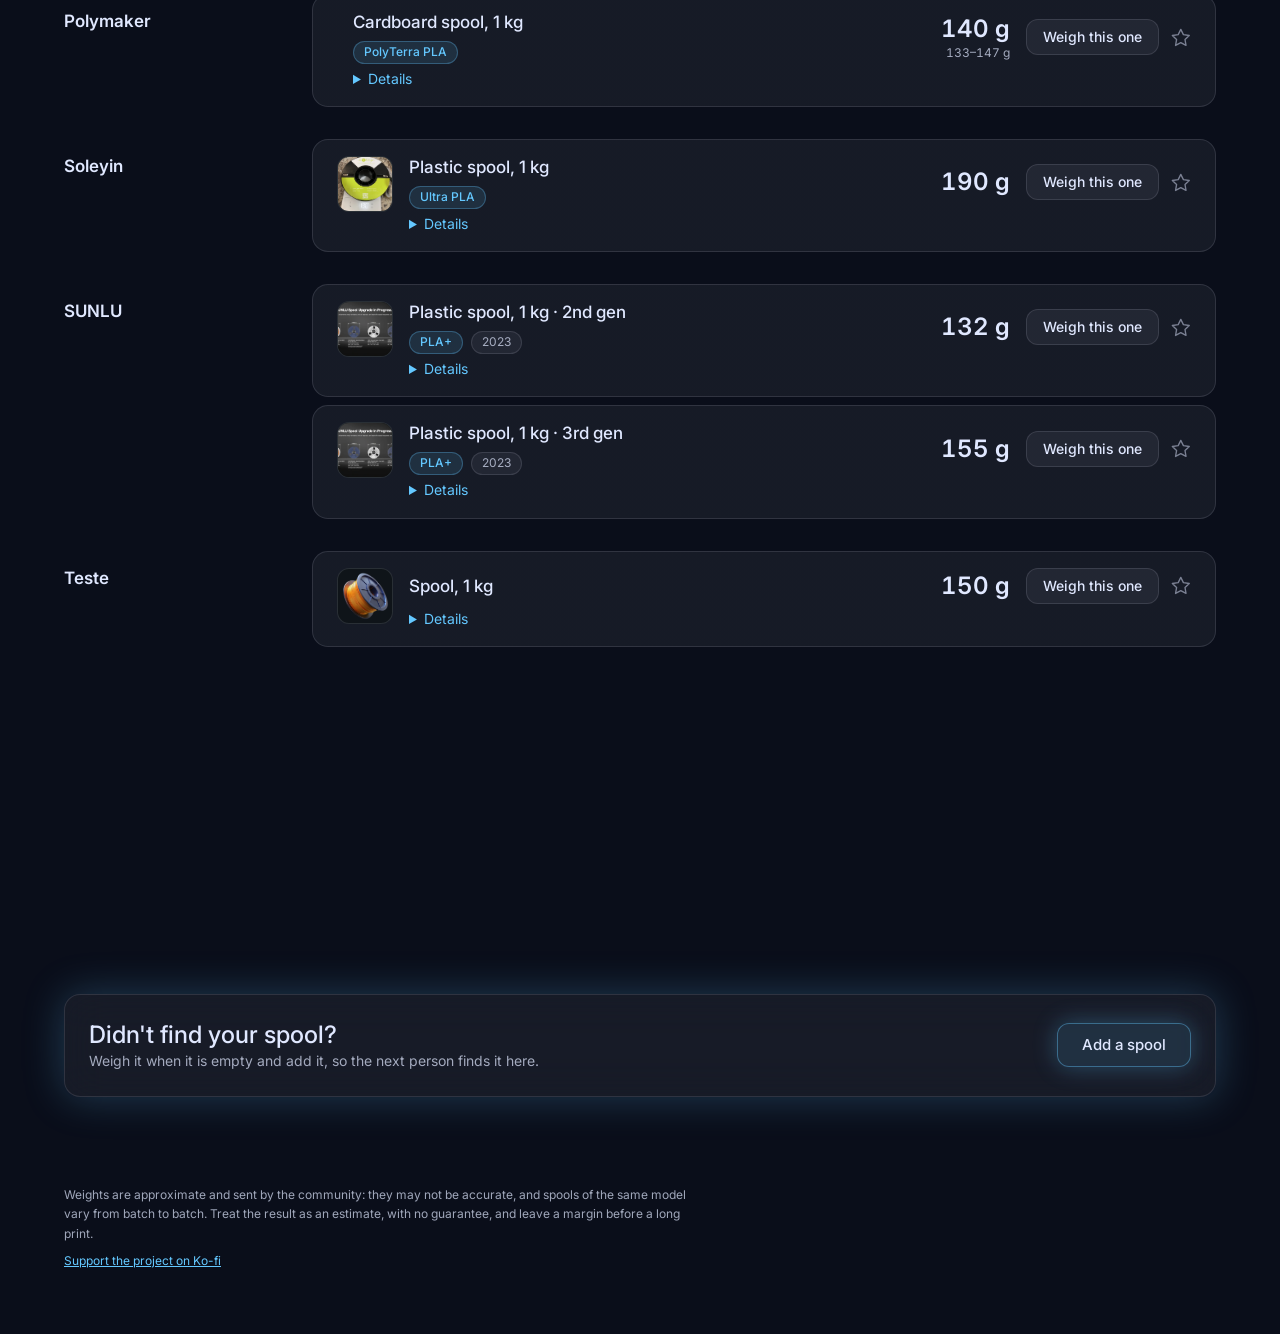
==== commit 9a9737f4: "Require the spool material and a photo on new submissions To keep the catalogue consistent, a submis" ====
--- a/spools.html
+++ b/spools.html
@@ -96,7 +96,7 @@
   <dialog id="contribute" aria-labelledby="contribute-title">
     <form id="contribute-form" method="dialog">
       <h2 id="contribute-title" data-i18n="contribute.title">Add a spool you weighed</h2>
-      <p class="muted" data-i18n="contribute.lead">Fill this in, then finish on GitHub, where you can attach a photo. You need a free GitHub account.</p>
+      <p class="muted" data-i18n="contribute.lead">Fill this in, then finish on GitHub, where you attach a photo of the spool (required). You need a free GitHub account.</p>
 
       <div class="field">
         <label for="c-maker" data-i18n="field.manufacturer">Manufacturer</label>
@@ -111,7 +111,7 @@
       <div class="row">
         <div class="field">
           <label for="c-body" data-i18n="field.body">Spool made of</label>
-          <select id="c-body"></select>
+          <select id="c-body" required></select>
         </div>
         <div class="field">
           <label for="c-filament" data-i18n="field.filament">Filament weight when new</label>
